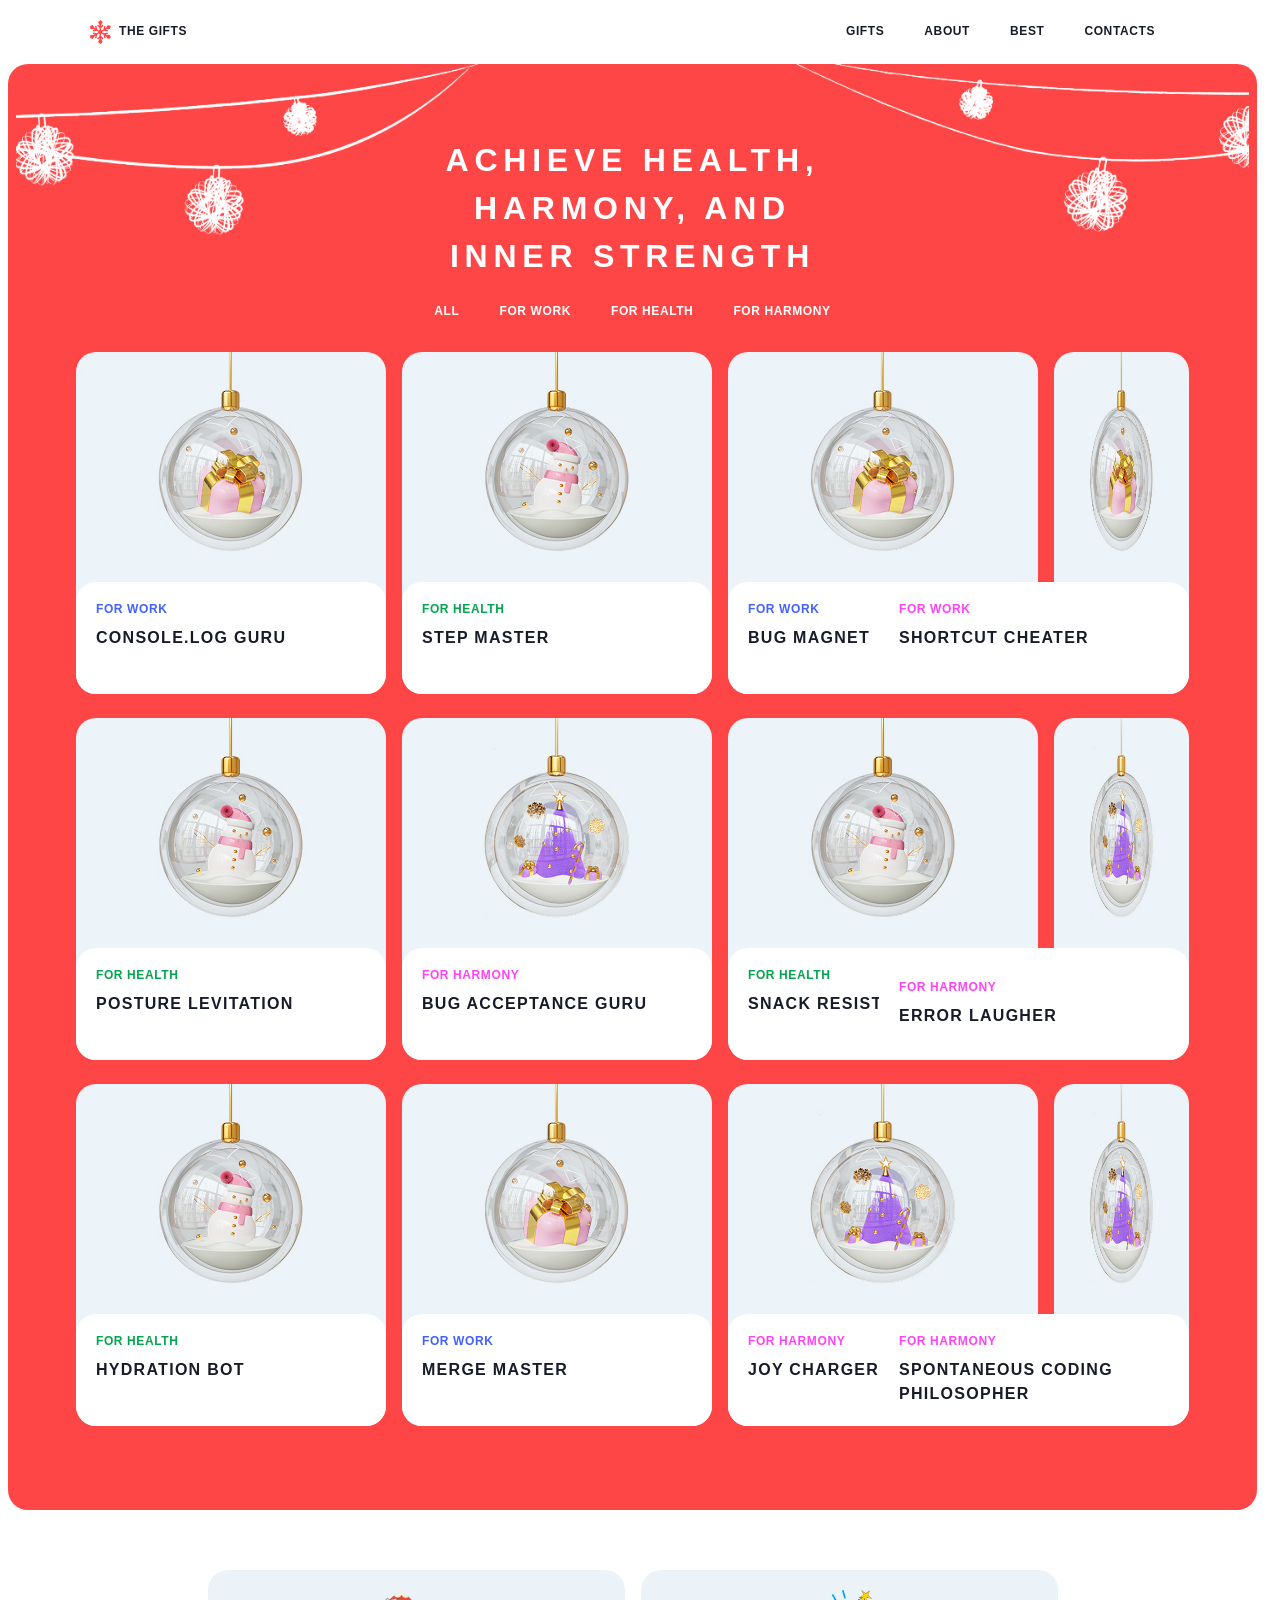
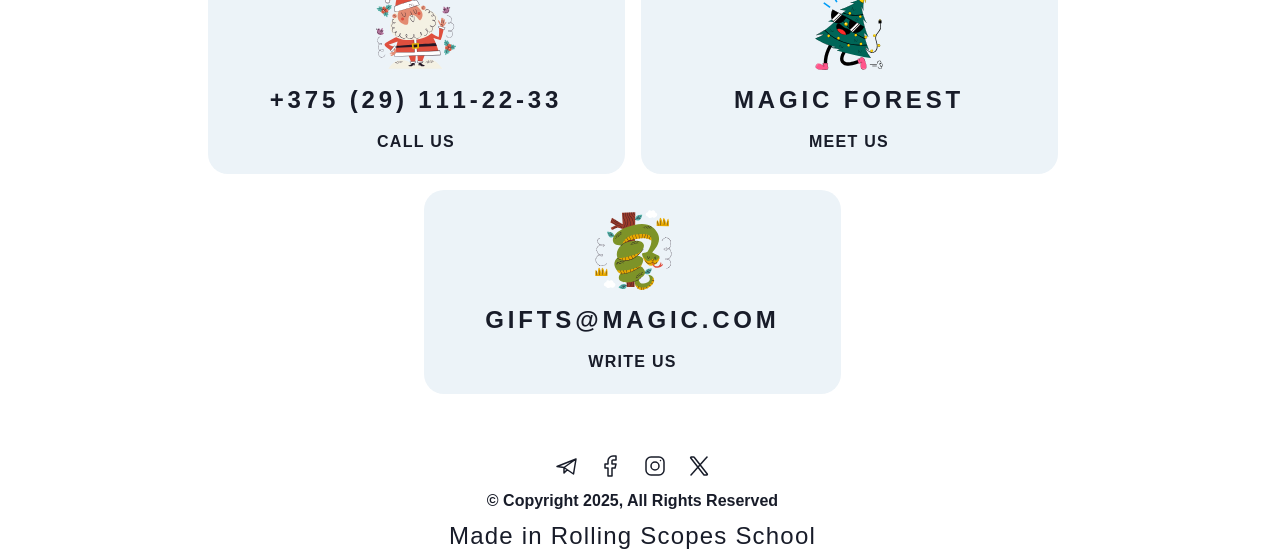
==== gifts/index.html @ 7b1575d9 "fix: remove old folder" ====
<!doctype html>
<html lang="en">
  <head>
    <meta charset="UTF-8" >
    <meta name="viewport" content="width=device-width, initial-scale=1.0" >
    <title>Christmas Shop</title>
    <link rel="stylesheet" href="../style.css" >
  </head>
  <body>
    <header class="header">
      <div class="container-logo">
        <a class="header-logo" href="../index.html">
          <img
            class="header-logo-image"
            src="../images/Vector.svg"
            alt="logo Christmas Shop"
            width="21"
            height="24"
            loading="lazy"
          >
        </a>
        <ul class="text-logo">
          <li class="text-logo-item">the gifts</li>
        </ul>
      </div>
      <nav class="header-menu">
        <ul class="header-menu-list">
          <li class="header-menu-item">
            <span class="header-menu-link active">gifts</span>
          </li>
          <li class="header-menu-item">
            <a class="header-menu-link" href="../index.html#about">about</a>
          </li>
          <li class="header-menu-item">
            <a class="header-menu-link" href="../index.html#best">best </a>
          </li>
          <li class="header-menu-item">
            <a class="header-menu-link" href="#contacts">contacts</a>
          </li>
        </ul>
      </nav>
    </header>
    <main class="main container">
      <section class="main-content">
        <img
          class="main-content-image"
          src="../images/bg-garland.png"
          alt="Christmas ball"
          width="1440"
          height="200"
          loading="lazy"
        >

        <div class="main-content-text title-text-end">
          <h1 class="main-content-title titl-text">
            <span>Achieve health,</span>
            <span>harmony, and</span>
            <span>inner strength</span>
          </h1>

          <nav class="header-menu">
            <ul class="header-menu-list gifts-list">
              <li class="header-menu-item">
                <a
                  class="header-menu-link gifts-menu"
                  href="../gifts/index.html"
                  >All</a
                >
              </li>
              <li class="header-menu-item">
                <a class="header-menu-link gifts-menu" href="../index.html"
                  >for work</a
                >
              </li>
              <li class="header-menu-item">
                <a class="header-menu-link gifts-menu" href="../index.html"
                  >for health</a
                >
              </li>
              <li class="header-menu-item">
                <a class="header-menu-link gifts-menu" href="../index.html"
                  >for harmony</a
                >
              </li>
            </ul>
          </nav>
        </div>
      </section>

      <section class="duplicate" id="best">
        <h2 class="visibility-hidden">000</h2>
        <div class="container-image-card">
          <div class="container-section-card bloc">
            <div class="create-content-text"></div>
            <div class="image-card">
              <img
                class="image-card-section"
                src="../card/11.jpg"
                alt="gift"
                width="310"
                height="342"
              >
              <div class="image-card-text">
                <div class="card-text-position">
                  <p class="image-card-description color-card1 card-end1">
                    For work
                  </p>
                  <a class="image-card-title" href="#">Console.log Guru</a>
                </div>
              </div>
              <div class="image-card">
                <img
                  class="image-card-section"
                  src="../card/22.jpg"
                  alt="gift"
                  width="310"
                  height="342"
                >
                <div class="image-card-text">
                  <div class="card-text-position">
                    <p class="image-card-description color-card2 card-end2">
                      For health
                    </p>
                    <a class="image-card-title" href="#">Step Master </a>
                  </div>
                </div>
                <div class="image-card">
                  <img
                    class="image-card-section"
                    src="../card/11.jpg"
                    alt="gift"
                    width="310"
                    height="342"
                  >
                  <div class="image-card-text">
                    <div class="card-text-position">
                      <p class="image-card-description color-card3 card-end1">
                        For work
                      </p>
                      <a class="image-card-title" href="#">Bug Magnet</a>
                    </div>
                  </div>
                  <div class="image-card">
                    <img
                      class="image-card-section"
                      src="../card/11.jpg"
                      alt="gift"
                      width="310"
                      height="342"
                    >
                    <div class="image-card-text">
                      <div class="card-text-position position-card1">
                        <p class="image-card-description color-card4 card-end4">
                          For work
                        </p>
                        <a class="image-card-title" href="#">
                          Shortcut Cheater
                        </a>
                      </div>
                    </div>
                  </div>
                </div>
              </div>
            </div>
          </div>
        </div>
        <div class="container-image-card">
          <div class="container-section-card bloc">
            <div class="create-content-text"></div>
            <div class="image-card">
              <img
                class="image-card-section"
                src="../card/22.jpg"
                alt="gift"
                width="310"
                height="342"
              >
              <div class="image-card-text">
                <div class="card-text-position">
                  <p class="image-card-description color-card1 card-end2">
                    For health
                  </p>
                  <a class="image-card-title" href="#">Posture Levitation</a>
                </div>
              </div>
              <div class="image-card">
                <img
                  class="image-card-section"
                  src="../card/33.jpg"
                  alt="gift"
                  width="310"
                  height="342"
                >
                <div class="image-card-text">
                  <div class="card-text-position">
                    <p class="image-card-description color-card2 card-end4">
                      For harmony
                    </p>
                    <a class="image-card-title" href="#"
                      >Bug Acceptance Guru
                    </a>
                  </div>
                </div>
                <div class="image-card">
                  <img
                    class="image-card-section"
                    src="../card/22.jpg"
                    alt="gift"
                    width="310"
                    height="342"
                  >
                  <div class="image-card-text">
                    <div class="card-text-position">
                      <p class="image-card-description color-card3 card-end2">
                        For health
                      </p>
                      <a class="image-card-title" href="#">Snack Resister</a>
                    </div>
                  </div>
                  <div class="image-card">
                    <img
                      class="image-card-section"
                      src="../card/33.jpg"
                      alt="gift"
                      width="310"
                      height="342"
                    >
                    <div class="image-card-text">
                      <div class="card-text-position position-card">
                        <p class="image-card-description color-card4 card-end4">
                          For harmony
                        </p>
                        <a class="image-card-title" href="#">Error Laugher</a>
                      </div>
                    </div>
                  </div>
                </div>
              </div>
            </div>
          </div>
        </div>
        <div class="card-end">
          <div class="container-image-card">
            <div class="container-section-card bloc">
              <div class="create-content-text"></div>
              <div class="image-card">
                <img
                  class="image-card-section"
                  src="../card/22.jpg"
                  alt="gift"
                  width="310"
                  height="342"
                >
                <div class="image-card-text">
                  <div class="card-text-position">
                    <p class="image-card-description color-card1 card-end2">
                      For health
                    </p>
                    <a class="image-card-title" href="#">Hydration Bot</a>
                  </div>
                </div>
                <div class="image-card">
                  <img
                    class="image-card-section"
                    src="../card/11.jpg"
                    alt="gift"
                    width="310"
                    height="342"
                  >
                  <div class="image-card-text">
                    <div class="card-text-position">
                      <p class="image-card-description color-card2 card-end1">
                        For work
                      </p>
                      <a class="image-card-title" href="#">Merge Master</a>
                    </div>
                  </div>
                  <div class="image-card">
                    <img
                      class="image-card-section"
                      src="../card/33.jpg"
                      alt="gift"
                      width="310"
                      height="342"
                    >
                    <div class="image-card-text">
                      <div class="card-text-position">
                        <p class="image-card-description color-card3 card-end4">
                          For harmony
                        </p>
                        <a class="image-card-title" href="#">Joy Charger</a>
                      </div>
                    </div>
                    <div class="image-card">
                      <img
                        class="image-card-section"
                        src="../card/33.jpg"
                        alt="gift"
                        width="310"
                        height="342"
                      >
                      <div class="image-card-text">
                        <div class="card-text-position position-card card-end4">
                          <p class="image-card-description color-card4">
                            For harmony
                          </p>
                          <a class="image-card-title" href="#"
                            >Spontaneous Coding <br >Philosopher</a
                          >
                        </div>
                      </div>
                    </div>
                  </div>
                </div>
              </div>
            </div>
          </div>
        </div>
      </section>
    </main>

    <footer class="footer" id="contacts">
      <div class="container-footer">
        <div class="footer-container-image">
          <img
            class="footer-image"
            src="../images/santa-claus.svg"
            alt="santa-claus"
            loading="lazy"
            width="80"
            height="80"
          >
          <a class="footer-a" href="tel:+375291112233">+375 (29) 111-22-33</a>
          <p class="footer-text">Call Us</p>
        </div>
        <div class="footer-container-image">
          <img
            class="footer-image"
            src="../images/christmas-tree.svg"
            alt="santa-claus"
            loading="lazy"
            width="80"
            height="80"
          >
          <a class="footer-a" href="/">Magic forest</a>
          <p class="footer-text">meet us</p>
        </div>
        <div class="footer-container-image">
          <img
            class="footer-image"
            src="../images/snake.svg"
            alt="santa-claus"
            loading="lazy"
            width="80"
            height="80"
          >
          <a class="footer-a" href="mailto:gifts@magic.com">gifts@magic.com</a>
          <p class="footer-text">write us</p>
        </div>
      </div>
      <div class="footer-end">
        <div class="end-icon">
          <div class="container-icon">
            <a class="footer-icon" href="/">
              <img
                class="footer-icon"
                src="../images/telegram.svg"
                alt="telegram"
                width="24"
                height="24"
                loading="lazy"
              >
            </a>
            <a class="footer-icon" href="/">
              <img
                class="footer-icon"
                src="../images/facebook.svg"
                alt="facebook"
                width="24"
                height="24"
                loading="lazy"
              >
            </a>
            <a class="footer-icon" href="/">
              <img
                class="footer-icon"
                src="../images/instagram.svg"
                alt="instagram"
                width="24"
                height="24"
                loading="lazy"
              >
            </a>
            <a class="footer-icon" href="/">
              <img
                class="footer-icon"
                src="../images/X.svg"
                alt="X"
                width="24"
                height="24"
                loading="lazy"
              >
            </a>
          </div>
          <h2 class="footer-text-p">© Copyright 2025, All Rights Reserved</h2>
          <a class="text-decoration" href="https://rs.school/" target="_blank">
            Made in Rolling Scopes School
          </a>
        </div>
      </div>
    </footer>
  </body>
</html>
---- style.css ----
@font-face {
  font-family: "Allura";
  src: url("./fonts/Allura-Regular.woff2") format("woff2");
  font-weight: 400;
  font-style: normal;
  font-display: swap;
}

@font-face {
  font-family: "Montserrat";
  src: url("./fonts/Montserrat-Regular.woff2") format("woff2");
  font-weight: 400;
  font-style: normal;
  font-display: swap;
}

@font-face {
  font-family: "Montserrat";
  src: url("./fonts/Montserrat-SemiBold.woff2") format("woff2");
  font-weight: 600;
  font-style: normal;
  font-display: swap;
}
*,
::before,
::after {
  box-sizing: border-box;
}

:where(ul, ol):where([class]) {
  padding-left: 0;
}
body,
:where(blockquote, figure, fieldset):where([class]) {
  margin: 0;
}

:where(h1, h2, h3, h4, h5, h6, p, ul, ol, dl):where([class]) {
  margin-block: 0;
}

:where(dd[class]) {
  margin-left: 0;
}

:where(fieldset[class]) {
  padding: 0;
  border: none;
}

:where(ul[class]) {
  list-style: none;
}

:where(address[class]) {
  font-style: normal;
}

p {
  --paragraphMarginBottom: 24px;

  margin-block: 0;
}

p:where(:not([class]):not(:last-child)) {
  margin-bottom: var(--paragraphMarginBottom);
}

img,
video {
  display: block;
  max-width: 100%;
  height: auto;
}

input,
textarea,
select,
button {
  font: inherit;
}

html {
  height: 100%;
  scrollbar-gutter: stable;
  scroll-behavior: smooth;
}

body {
  min-height: 100%;
  max-width: var(--container-width);
  padding-inline: var(--container-padding-x);
  margin-inline: auto;
  font-family: var(--font-family-base);
  background-color: var(--color-light);
  font-size: 16px;
  line-height: 1.45;
  color: var(--color-dark-alternate);
}
a:where([class]) {
  display: inline-flex;
}

button,
label {
  cursor: pointer;
}

button {
  -webkit-tap-highlight-color: transparent;
}

:where([fill]:not([fill="none"], [fill^="url"])) {
  fill: currentColor;
}

:where([stroke]:not([stroke="none"], [stroke^="url"])) {
  stroke: currentColor;
}

svg * {
  transition-property: fill, stroke;
}

:where(table) {
  border-collapse: collapse;
  border-color: currentColor;
}

@media (prefers-reduced-motion: reduce) {
  *,
  ::before,
  ::after {
    animation-duration: 0.01ms !important;
    animation-iteration-count: 1 !important;
    transition-duration: 0.01ms !important;
    scroll-behavior: auto !important;
  }
}
.visibility-hidden {
  display: none;
}
:root {
  --color-dark: #000000;
  --color-dark-alternate: #181c29;
  --color-red: #ff4646;
  --color-light: #ffffff;

  --border-radius: 20px;
  --border-radius-button: 12px;

  --font-family-base: "Montserrat", sans-serif;
  --font-family-accent: "Allura", sans-serif;

  --input-height: 56px;

  --container-width: 1440px;
  --container-padding-x: 8px;
  --container-width-section: 1276px;

  --transition-duration: 0.2s;

  --hover-menu: #ff46461a;
  --hover-menu-text: #ff4646;

  --font-weight-title: 600;
  --font-size-little: 12px;
  --font-size-average: 16px;
  --font-size-medium: 24px;
  --padding-bottom: 60px;

  --color-card-blue: #4361ff;
  --color-card-green: #06a44f;
  --color-card-pink: #ff43f7;
}

.container {
  max-width: var(--container-width);
  padding-inline: var(--container-padding-x);
  margin-inline: auto;
  border-radius: var(--border-radius);
  background-color: var(--color-red);
}
h1,
h2,
h3,
h4,
h5 {
  font-weight: var(--font-weight-title);
  text-transform: uppercase;
}
.header {
  display: flex;
  align-items: center;
  justify-content: space-between;
  column-gap: 20px;
  background-color: var(--color-light);
  padding-inline: 82px;
  height: 64px;
}
.header-logo {
  display: flex;
  align-items: center;
  column-gap: 8px;
  color: var(--color-dark-alternate);
}
.container-logo {
  display: flex;
  column-gap: 8px;
}

a {
  text-decoration: none;
}

.header-menu-link {
  padding-block: 12px;
  padding-inline: 20px;
  transition: var(--transition-duration);
  color: var(--color-dark-alternate);
}
.header-menu-link:hover {
  background-color: var(--hover-menu);
  border-radius: var(--border-radius-button);
  color: var(--hover-menu-text);
}

.container-logo,
.header-menu-list {
  display: inline-flex;
  align-items: center;
  height: 40px;
  color: var(--color-dark-alternate);
  text-decoration: none;
  text-transform: uppercase;
  font-size: 12px;
  font-family: var(--font-family-base);
  font-weight: var(--font-weight-title);
  letter-spacing: 0.05em;
  line-height: 1.3;
}

.img {
  background-image: url("./images/snow.png");
  background-repeat: no-repeat;
  background-size: var(--container-width);
  background-position: center;
}

.main-content {
  display: grid;
  position: relative;
}
.main-content-image,
.main-content-text {
  grid-area: 1 / 1;
}
.main-content-image {
  width: 100%;
  height: auto;
  display: block;
  border-radius: var(--border-radius);
}
.main-content-text {
  display: flex;
  flex-direction: column;
  align-items: center;
  justify-content: center;
  text-align: center;
  width: min(100% - 32px, 500px);
  margin: auto;
  padding-top: 30px;
}
.main-content-description {
  font-family: var(--font-family-accent);
  font-size: var(--font-size-medium);
  line-height: 1;
  color: var(--color-light);
  margin-top: 60px;
  margin-bottom: 12px;
}

.main-content-title {
  margin: 0;
  margin-block: 12px;
  font-family: var(--font-family-base);
  font-weight: var(--font-weight-title);
  font-size: clamp(24px, 4vw, 32px);
  line-height: 1.5;
  letter-spacing: 0.18em;
  text-transform: uppercase;
  color: var(--color-light);
}
.main-content-title span {
  display: block;
  white-space: nowrap;
}

.button {
  background-color: var(--color-dark-alternate);
  border-radius: var(--border-radius);
  height: var(--input-height);
  padding-block: 20px;
  padding-inline: 38px;

  margin-top: 12px;
  text-transform: uppercase;
  font-size: var(--font-size-little);
  font-weight: var(--font-weight-title);
  color: var(--color-light);
  font-family: var(--font-family-base);
  transition: var(--transition-duration);
}

.button:hover {
  background-color: var(--color-light);
  color: var(--color-dark-alternate);
}
.text {
  margin-top: 0;
  margin-bottom: 60px;
}
.container-section {
  display: flex;
  justify-content: space-between;
  align-items: center;
  max-width: var(--container-width-section);
  margin: 0 auto;
  background-color: var(--color-light);
  border-radius: 20px;
  overflow: hidden;
  padding-right: 0;
  margin-inline: 82px;
}
.main-content-image-santa {
  max-height: 648px;
  min-width: 638px;
}
.main-content-section {
  padding-inline: 60px;
}
.container-section-image img {
  max-width: 638px;
  overflow: hidden;
  width: 100%;
  height: auto;
  border-radius: var(--border-radius);
}

.card-text1 {
  font-family: var(--font-family-base);
  color: var(--color-dark-alternate);
  font-weight: var(--font-weight-title);
  font-size: var(--font-size-medium);
  line-height: 1.4;
  letter-spacing: 0.16em;
  padding-block: 20px;
  margin: 0;
}
.main-content-styledtxt {
  font-family: var(--font-family-accent);
  -webkit-text-stroke: 0.4px var(--color-dark);
  text-shadow: 0 3px 3px #000;
  color: var(--color-red);
  font-size: var(--font-size-medium);
  font-weight: 400;
}
.main-content-paragraph {
  font-family: var(--font-family-base);
  color: var(--color-dark-alternate);
  font-size: var(--font-size-average);
  line-height: 1.5;
}
.container-section-create {
  max-width: var(--container-width);
  min-height: 488px;
  padding-left: 82px;
  margin-inline: auto;
  margin-top: 60px;
}
.create-content-text-section {
  position: relative;
  right: 3%;
}
.create-content-text {
  display: flex;
  flex-direction: column;
  justify-content: center;
  align-items: center;
  text-align: center;
  margin: auto;
}
.family-icon {
  display: flex;
  align-items: center;
  column-gap: 24px;
}
.slider {
  overflow: hidden;
  scroll-behavior: smooth;
  scrollbar-width: none;
  width: 100%;
}

.slider-dots {
  position: relative;
  right: 82px;
  display: flex;
  justify-content: end;
  align-items: end;
  gap: 12px;
  padding-top: 20px;
  padding-bottom: var(--padding-bottom);
}
.slider-btn {
  width: 56px;
  height: 56px;
  border-radius: var(--border-radius);
  border: 1px solid var(--color-light);
  background: transparent;
  color: var(--color-light);
  cursor: pointer;
  flex-shrink: 0;
}
.next::before {
  content: "";
  position: absolute;

  right: 20px;
  width: 16px;
  height: 2px;
  background: var(--color-light);
  transform: translateY(-50%);
  transition: var(--transition-duration);
}
.next::after {
  content: "";
  position: absolute;
  right: 20px;
  width: 12.5px;
  height: 12px;
  border-top: 2px solid var(--color-light);
  border-right: 2px solid var(--color-light);
  transform: translateY(-50%) rotate(45deg);
  transition: var(--transition-duration);
}
.next:hover {
  background-color: var(--color-light);
}

.next:hover::before {
  background-color: var(--color-red);
}
.next:hover::after {
  border-color: var(--color-red);
}
.prev {
  position: relative;
}
.prev::before {
  content: "";
  position: absolute;
  top: 50%;
  right: 20px;
  width: 16px;
  height: 2px;
  background: var(--color-light);
  transform: translateY(-50%);
  transition: var(--transition-duration);
}
.prev::after {
  content: "";
  position: absolute;
  left: 19px;
  width: 12.5px;
  height: 12px;
  border-top: 2px solid var(--color-light);
  border-right: 2px solid var(--color-light);
  transform: translateY(-50%) rotate(-140deg);
  transition: var(--transition-duration);
}
.prev:hover::before {
  background-color: var(--color-red);
}
.prev:hover::after {
  border-color: var(--color-red);
}
.prev:hover {
  background-color: var(--color-light);
}
.family-text {
  font-size: clamp(40px, 8vw, 80px);
  color: var(--color-light);
  font-weight: var(--font-weight-title);
  height: 98px;
}
.family-image {
  scroll-snap-align: start;
  border-radius: var(--border-radius);
}
.main-content-card {
  color: var(--color-light);
  font-family: var(--font-family-accent);
  font-size: var(--font-size-medium);
  line-height: 100%;
  padding-top: 60px;
}
.card-text {
  color: var(--color-light);
  padding-top: 12px;
  letter-spacing: 0.16em;
  line-height: 1.52;
  font-size: var(--font-size-medium);
}

.container-section-card {
  overflow: hidden;
  padding-inline: 60px;
  padding-bottom: var(--padding-bottom);
}
.container-image-card {
  padding-bottom: 12px;
}

.card-text-position {
  position: absolute;
  display: flex;
  flex-wrap: nowrap;
  flex-direction: column;
  justify-content: center;
  background-color: var(--color-light);
  width: 310px;
  height: 112px;
  top: 230px;
  right: 8px;
  border-radius: var(--border-radius);
}
.image-card {
  display: flex;
  flex-direction: row;

  column-gap: 8px;
  max-width: var(--container-width-section);
  width: 100%;
}
.image-card-text {
  position: relative;
}

.image-card-section {
  border-radius: var(--border-radius);
  flex-shrink: 0;
}
.image-card-title {
  font-family: var(--font-family-base);
  text-transform: uppercase;
  color: var(--color-dark-alternate);
  font-weight: var(--font-weight-title);
  padding-left: 20px;
  font-size: var(--font-size-average);
  line-height: 1.5;
  letter-spacing: 0.08em;
  padding-bottom: 44px;
}
.image-card-description {
  padding-left: 20px;
  font-family: var(--font-family-base);
  font-weight: 600;
  text-transform: uppercase;
  font-size: var(--font-size-little);
  padding-bottom: 8px;
  padding-top: 20px;
  line-height: 1.3;
  letter-spacing: 0.05em;
}
.position-card a {
  padding-bottom: 20px;
}
.color-card1 {
  color: var(--color-card-blue);
}
.color-card2 {
  color: var(--color-card-green);
}
.color-card3 {
  color: var(--color-card-blue);
}
.color-card4 {
  color: var(--color-card-pink);
}

.button-time {
  margin-block: 12px;
  margin-top: 0;
}
.timer {
  position: relative;
  z-index: 5;
  display: flex;
  justify-content: center;
  align-items: center;
  width: 344px;
  height: 72px;
  background: #ffffff60;
  border-radius: 20px;
}

.timer-cell {
  width: 80px;
  text-align: center;
  position: relative;
}

.timer-cell:not(:last-child)::after {
  content: "";
  position: absolute;
  right: 0;
  top: 50%;
  transform: translateY(-50%);
  width: 1px;
  height: 20px;
  background: rgba(236, 222, 222, 0.4);
}

.version-of {
  font-family: var(--font-family-base);
  font-size: var(--font-size-medium);
  font-weight: var(--font-weight-title);
  color: var(--color-light);
  line-height: 1.5;
  letter-spacing: 0.16em;
}
.version-button {
  margin-block: 20px;
}
.timer-cell-text {
  font-family: var(--font-family-base);
  font-size: var(--font-size-little);
  font-weight: 400;
  letter-spacing: 0.05em;
  line-height: 1.3;
  text-transform: uppercase;
  color: var(--color-light);
}
.text-time {
  margin-top: 0;
}
.img5 {
  position: relative;
  padding-bottom: 0;
}

.img5::after {
  content: "";
  position: absolute;
  left: 0;
  right: 0;
  bottom: 0;
  height: 700px;
  background: url("./images/snow3.png") center / 100% auto no-repeat;
  pointer-events: none;
}
.main-time {
  width: 426px;
  height: 428px;
}
.footer {
  min-height: 496px;
}
.container-footer {
  display: flex;
  justify-content: center;
  flex-wrap: wrap;
  column-gap: 12px;
  gap: 16px;
  padding-top: 60px;
  padding-bottom: var(--padding-bottom);
}
.footer-container-image {
  display: flex;
  flex-direction: column;
  justify-content: center;
  align-items: center;
  min-width: 417px;
  min-height: 204px;
  background-color: #ecf3f8;
  border-radius: var(--border-radius);
}
.footer-a {
  font-family: var(--font-family-base);
  font-size: var(--font-size-medium);
  line-height: 1.5;
  letter-spacing: 0.16em;
  color: var(--color-dark-alternate);
  font-weight: var(--font-weight-title);
  text-transform: uppercase;
  padding-block: 12px;
}
.footer-text {
  font-family: var(--font-family-base);
  font-size: var(--font-size-average);
  line-height: 1.5;
  letter-spacing: 0.08em;
  font-weight: var(--font-weight-title);
  text-transform: uppercase;
  padding: 0;
}
.footer-end {
  display: flex;
  justify-content: center;
  align-items: center;
  text-align: center;
}
.container-icon {
  display: flex;
  justify-content: center;
  column-gap: 20px;
}
.footer-text-p {
  margin: 0;
  padding: 12px 0;
  font-family: var(--font-family-base);
  color: var(--color-dark-alternate);
  font-size: var(--font-size-average);
  font-weight: var(--font-weight-title);
  line-height: 1.4;
  text-transform: none;
}
.text-decoration {
  font-family: var(--font-family-accent);
  color: var(--color-dark-alternate);
  font-size: var(--font-size-medium);
  line-height: 1;
  letter-spacing: 0.05em;
}

.gifts-list {
  margin-bottom: 20px;
}
.gifts-menu {
  color: var(--color-light);
  padding-block: 12px;
  padding-inline: 20px;
}
.container-gifts {
  padding-top: 60px;
}

.gifts-menu:hover {
  background-color: #ffffff20;
  border-radius: var(--border-radius-button);
  color: var(--color-light);
}
.gifts-menu {
  font-size: var(--font-size-little);
  line-height: 1.3;
  letter-spacing: 0.05em;
}
.card-end {
  padding-bottom: var(--padding-bottom);
}
.bloc {
  padding-bottom: 12px;
}
.title-text-end {
  padding: 0;
  margin-top: 60px;
}
.card-end1 {
  color: var(--color-card-blue);
}
.card-end2 {
  color: var(--color-card-green);
}
.card-end4 {
  color: var(--color-card-pink);
}
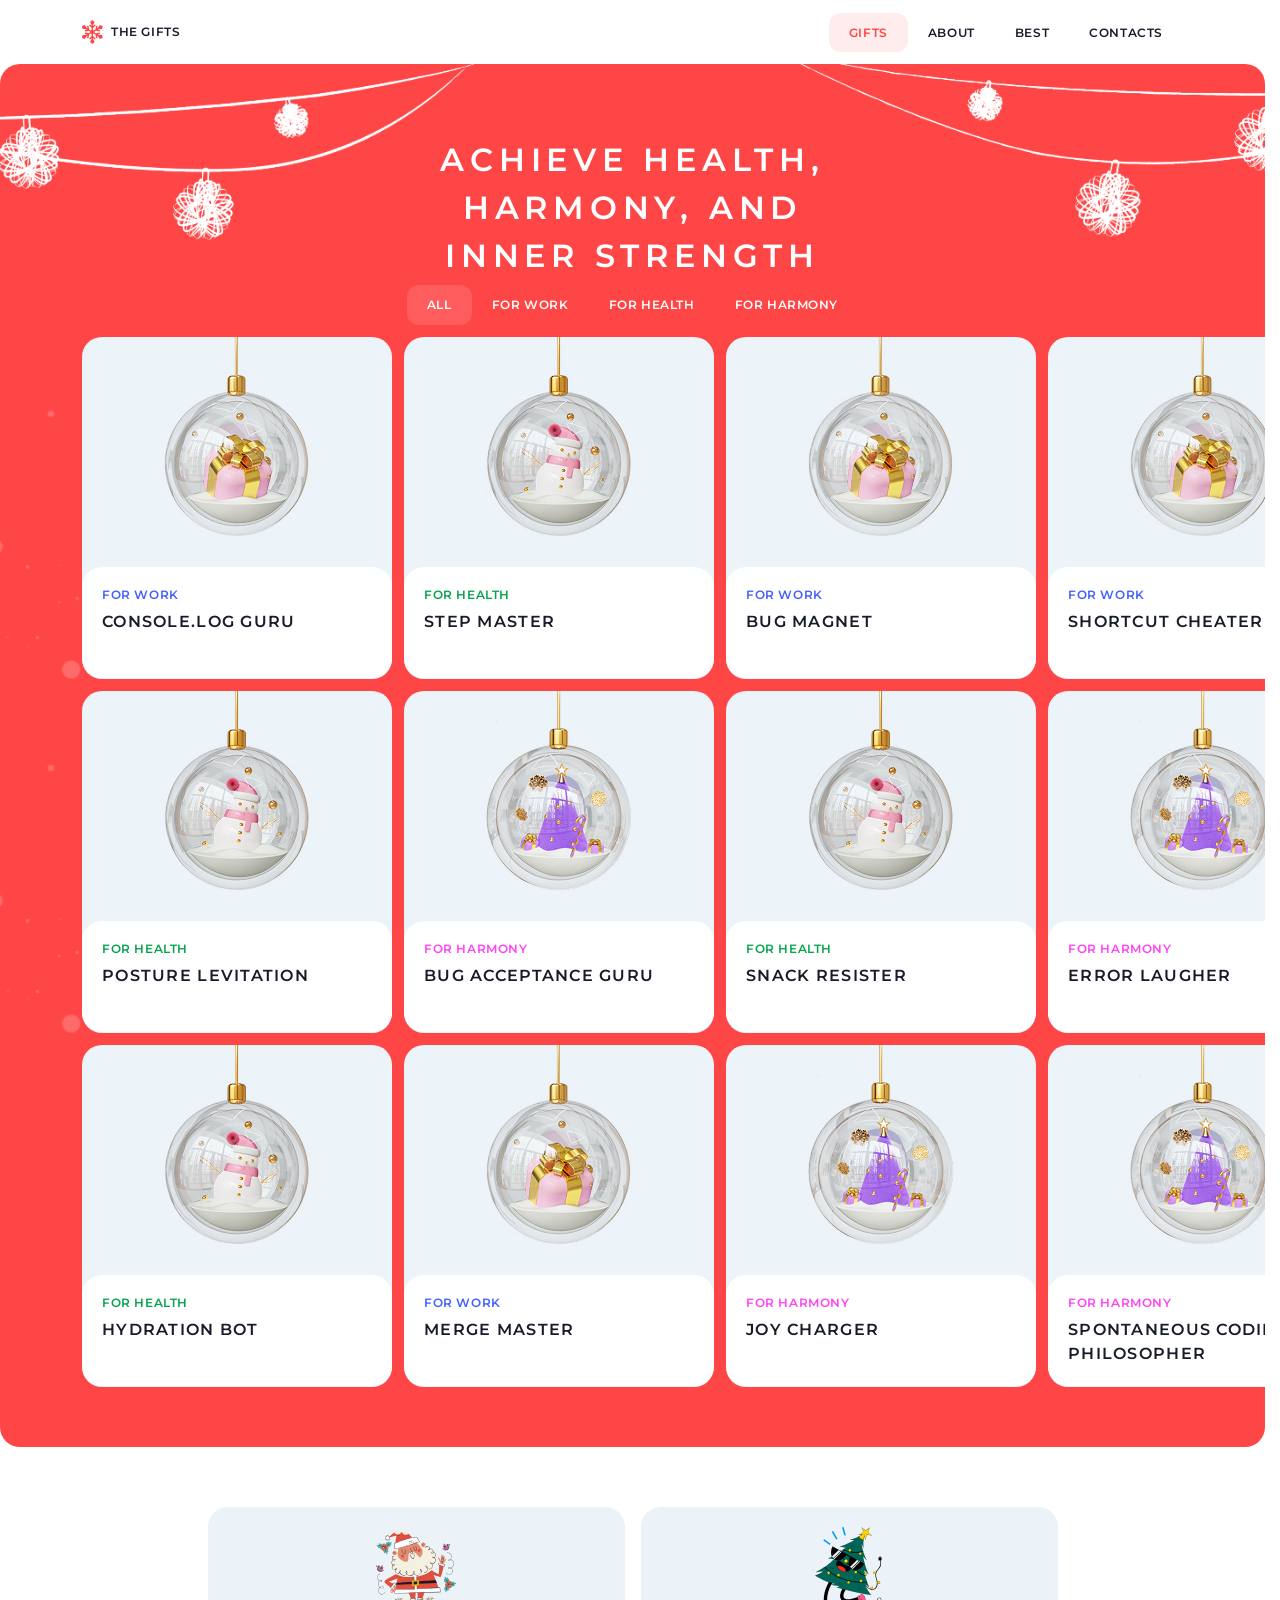
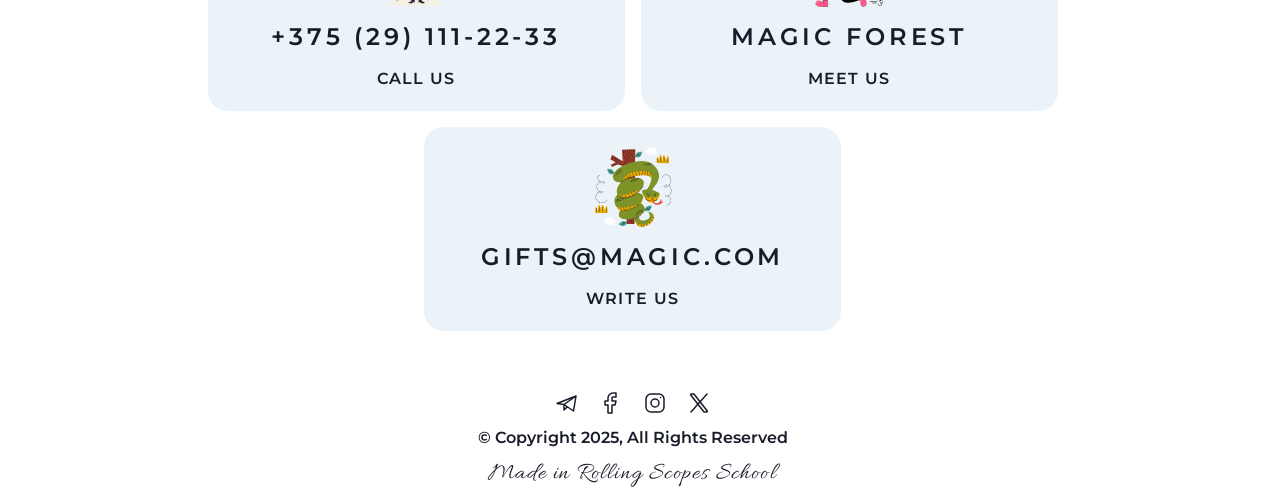
==== commit 231120ef: "feat: christmas-shop part2" ====
--- a/gifts/index.html
+++ b/gifts/index.html
@@ -1,10 +1,11 @@
 <!doctype html>
 <html lang="en">
   <head>
-    <meta charset="UTF-8" >
-    <meta name="viewport" content="width=device-width, initial-scale=1.0" >
+    <meta charset="UTF-8" />
+    <meta name="viewport" content="width=device-width, initial-scale=1.0" />
     <title>Christmas Shop</title>
-    <link rel="stylesheet" href="../style.css" >
+    <link rel="stylesheet" href="../style.css" />
+    <link rel="icon" href="../images/Vector.svg">
   </head>
   <body>
     <header class="header">
@@ -17,11 +18,17 @@
             width="21"
             height="24"
             loading="lazy"
-          >
+          />
         </a>
+        
         <ul class="text-logo">
           <li class="text-logo-item">the gifts</li>
         </ul>
+      </div>
+            <button class="burger-button" type="button" aria-label="Open menu">
+    <span></span>
+    <span></span>
+  </button>
       </div>
       <nav class="header-menu">
         <ul class="header-menu-list">
@@ -43,13 +50,13 @@
     <main class="main container">
       <section class="main-content">
         <img
-          class="main-content-image"
+          class="main-content-image bloc"
           src="../images/bg-garland.png"
           alt="Christmas ball"
           width="1440"
           height="200"
           loading="lazy"
-        >
+        />
 
         <div class="main-content-text title-text-end">
           <h1 class="main-content-title titl-text">
@@ -58,11 +65,11 @@
             <span>inner strength</span>
           </h1>
 
-          <nav class="header-menu">
+          <nav class="header-menu-end ">
             <ul class="header-menu-list gifts-list">
               <li class="header-menu-item">
                 <a
-                  class="header-menu-link gifts-menu"
+                  class="header-menu-link gifts-menu gifts1"
                   href="../gifts/index.html"
                   >All</a
                 >
@@ -88,235 +95,226 @@
       </section>
 
       <section class="duplicate" id="best">
-        <h2 class="visibility-hidden">000</h2>
-        <div class="container-image-card">
-          <div class="container-section-card bloc">
-            <div class="create-content-text"></div>
-            <div class="image-card">
-              <img
-                class="image-card-section"
-                src="../card/11.jpg"
-                alt="gift"
-                width="310"
-                height="342"
-              >
-              <div class="image-card-text">
-                <div class="card-text-position">
-                  <p class="image-card-description color-card1 card-end1">
-                    For work
-                  </p>
-                  <a class="image-card-title" href="#">Console.log Guru</a>
-                </div>
-              </div>
-              <div class="image-card">
-                <img
-                  class="image-card-section"
-                  src="../card/22.jpg"
-                  alt="gift"
-                  width="310"
-                  height="342"
-                >
-                <div class="image-card-text">
-                  <div class="card-text-position">
-                    <p class="image-card-description color-card2 card-end2">
-                      For health
-                    </p>
-                    <a class="image-card-title" href="#">Step Master </a>
-                  </div>
-                </div>
-                <div class="image-card">
-                  <img
-                    class="image-card-section"
-                    src="../card/11.jpg"
-                    alt="gift"
-                    width="310"
-                    height="342"
-                  >
-                  <div class="image-card-text">
-                    <div class="card-text-position">
-                      <p class="image-card-description color-card3 card-end1">
-                        For work
-                      </p>
-                      <a class="image-card-title" href="#">Bug Magnet</a>
-                    </div>
-                  </div>
-                  <div class="image-card">
-                    <img
-                      class="image-card-section"
-                      src="../card/11.jpg"
-                      alt="gift"
-                      width="310"
-                      height="342"
-                    >
-                    <div class="image-card-text">
-                      <div class="card-text-position position-card1">
-                        <p class="image-card-description color-card4 card-end4">
-                          For work
-                        </p>
-                        <a class="image-card-title" href="#">
-                          Shortcut Cheater
-                        </a>
-                      </div>
-                    </div>
-                  </div>
-                </div>
-              </div>
-            </div>
-          </div>
-        </div>
-        <div class="container-image-card">
-          <div class="container-section-card bloc">
-            <div class="create-content-text"></div>
-            <div class="image-card">
-              <img
-                class="image-card-section"
-                src="../card/22.jpg"
-                alt="gift"
-                width="310"
-                height="342"
-              >
-              <div class="image-card-text">
-                <div class="card-text-position">
-                  <p class="image-card-description color-card1 card-end2">
-                    For health
-                  </p>
-                  <a class="image-card-title" href="#">Posture Levitation</a>
-                </div>
-              </div>
-              <div class="image-card">
-                <img
-                  class="image-card-section"
-                  src="../card/33.jpg"
-                  alt="gift"
-                  width="310"
-                  height="342"
-                >
-                <div class="image-card-text">
-                  <div class="card-text-position">
-                    <p class="image-card-description color-card2 card-end4">
-                      For harmony
-                    </p>
-                    <a class="image-card-title" href="#"
-                      >Bug Acceptance Guru
-                    </a>
-                  </div>
-                </div>
-                <div class="image-card">
-                  <img
-                    class="image-card-section"
-                    src="../card/22.jpg"
-                    alt="gift"
-                    width="310"
-                    height="342"
-                  >
-                  <div class="image-card-text">
-                    <div class="card-text-position">
-                      <p class="image-card-description color-card3 card-end2">
-                        For health
-                      </p>
-                      <a class="image-card-title" href="#">Snack Resister</a>
-                    </div>
-                  </div>
-                  <div class="image-card">
-                    <img
-                      class="image-card-section"
-                      src="../card/33.jpg"
-                      alt="gift"
-                      width="310"
-                      height="342"
-                    >
-                    <div class="image-card-text">
-                      <div class="card-text-position position-card">
-                        <p class="image-card-description color-card4 card-end4">
-                          For harmony
-                        </p>
-                        <a class="image-card-title" href="#">Error Laugher</a>
-                      </div>
-                    </div>
-                  </div>
-                </div>
-              </div>
-            </div>
-          </div>
-        </div>
-        <div class="card-end">
-          <div class="container-image-card">
-            <div class="container-section-card bloc">
-              <div class="create-content-text"></div>
-              <div class="image-card">
-                <img
-                  class="image-card-section"
-                  src="../card/22.jpg"
-                  alt="gift"
-                  width="310"
-                  height="342"
-                >
-                <div class="image-card-text">
-                  <div class="card-text-position">
-                    <p class="image-card-description color-card1 card-end2">
-                      For health
-                    </p>
-                    <a class="image-card-title" href="#">Hydration Bot</a>
-                  </div>
-                </div>
-                <div class="image-card">
-                  <img
-                    class="image-card-section"
-                    src="../card/11.jpg"
-                    alt="gift"
-                    width="310"
-                    height="342"
-                  >
-                  <div class="image-card-text">
-                    <div class="card-text-position">
-                      <p class="image-card-description color-card2 card-end1">
-                        For work
-                      </p>
-                      <a class="image-card-title" href="#">Merge Master</a>
-                    </div>
-                  </div>
-                  <div class="image-card">
-                    <img
-                      class="image-card-section"
-                      src="../card/33.jpg"
-                      alt="gift"
-                      width="310"
-                      height="342"
-                    >
-                    <div class="image-card-text">
-                      <div class="card-text-position">
-                        <p class="image-card-description color-card3 card-end4">
-                          For harmony
-                        </p>
-                        <a class="image-card-title" href="#">Joy Charger</a>
-                      </div>
-                    </div>
-                    <div class="image-card">
-                      <img
-                        class="image-card-section"
-                        src="../card/33.jpg"
-                        alt="gift"
-                        width="310"
-                        height="342"
-                      >
-                      <div class="image-card-text">
-                        <div class="card-text-position position-card card-end4">
-                          <p class="image-card-description color-card4">
-                            For harmony
-                          </p>
-                          <a class="image-card-title" href="#"
-                            >Spontaneous Coding <br >Philosopher</a
-                          >
-                        </div>
-                      </div>
-                    </div>
-                  </div>
-                </div>
-              </div>
-            </div>
-          </div>
-        </div>
-      </section>
+
+  <section class="section-card-end img" id="best">
+  <div class="container-image-card">
+    <div class="container-section-card">
+      
+
+      <div class="image-card-grid">
+        <div class="image-card">
+          <img
+            class="image-card-section"
+            src="../card/11.jpg"
+            alt="gift"
+            width="310"
+            height="342"
+          >
+          <div class="image-card-text">
+            <div class="card-text-position">
+              <p class="image-card-description color-card1">For work</p>
+              <a class="image-card-title" href="#">Console.log Guru</a>
+            </div>
+          </div>
+        </div>
+
+        <div class="image-card">
+          <img
+            class="image-card-section"
+            src="../card/22.jpg"
+            alt="gift"
+            width="310"
+            height="342"
+          >
+          <div class="image-card-text">
+            <div class="card-text-position">
+              <p class="image-card-description color-card2">For health</p>
+              <a class="image-card-title" href="#">Step Master</a>
+            </div>
+          </div>
+        </div>
+
+        <div class="image-card">
+          <img
+            class="image-card-section"
+            src="../card/11.jpg"
+            alt="gift"
+            width="310"
+            height="342"
+          >
+          <div class="image-card-text">
+            <div class="card-text-position">
+              <p class="image-card-description color-card1">For work</p>
+              <a class="image-card-title" href="#">Bug Magnet</a>
+            </div>
+          </div>
+        </div>
+
+        <div class="image-card">
+          <img
+            class="image-card-section"
+            src="../card/11.jpg"
+            alt="gift"
+            width="310"
+            height="342"
+          >
+          <div class="image-card-text">
+            <div class="card-text-position">
+              <p class="image-card-description color-card1">For work</p>
+              <a class="image-card-title  " href="#">Shortcut Cheater</a>
+            </div>
+          </div>
+        </div>
+      </div>
+    </div>
+  </div>
+ </section>
+  <section class="section-card-end img" id="best">
+  <div class="container-image-card">
+    <div class="container-section-card">
+      
+
+      <div class="image-card-grid">
+        <div class="image-card">
+          <img
+            class="image-card-section"
+            src="../card/22.jpg"
+            alt="gift"
+            width="310"
+            height="342"
+          >
+          <div class="image-card-text">
+            <div class="card-text-position">
+              <p class="image-card-description color-card2">For health</p>
+              <a class="image-card-title" href="#">Posture Levitation</a>
+            </div>
+          </div>
+        </div>
+
+        <div class="image-card">
+          <img
+            class="image-card-section"
+            src="../card/33.jpg"
+            alt="gift"
+            width="310"
+            height="342"
+          >
+          <div class="image-card-text">
+            <div class="card-text-position">
+              <p class="image-card-description color-card4">For harmony</p>
+              <a class="image-card-title" href="#">Bug Acceptance Guru</a>
+            </div>
+          </div>
+        </div>
+
+        <div class="image-card">
+          <img
+            class="image-card-section"
+            src="../card/22.jpg"
+            alt="gift"
+            width="310"
+            height="342"
+          >
+          <div class="image-card-text">
+            <div class="card-text-position">
+              <p class="image-card-description color-card2">For health</p>
+              <a class="image-card-title" href="#">Snack Resister</a>
+            </div>
+          </div>
+        </div>
+
+        <div class="image-card">
+          <img
+            class="image-card-section"
+            src="../card/33.jpg"
+            alt="gift"
+            width="310"
+            height="342"
+          >
+          <div class="image-card-text">
+            <div class="card-text-position">
+              <p class="image-card-description color-card4">For harmony</p>
+              <a class="image-card-title " href="#">Error Laugher </a>
+            </div>
+          </div>
+        </div>
+      </div>
+    </div>
+  </div>
+ </section>
+  <section class="section-card-end upgrade-containe " id="best">
+  <div class="container-image-card upgrade-section">
+    <div class="container-section-card ">
+      
+
+      <div class="image-card-grid">
+        <div class="image-card">
+          <img
+            class="image-card-section"
+            src="../card/22.jpg"
+            alt="gift"
+            width="310"
+            height="342"
+          >
+          <div class="image-card-text">
+            <div class="card-text-position">
+              <p class="image-card-description color-card2">For health</p>
+              <a class="image-card-title" href="#">Hydration Bot</a>
+            </div>
+          </div>
+        </div>
+
+        <div class="image-card">
+          <img
+            class="image-card-section"
+            src="../card/11.jpg"
+            alt="gift"
+            width="310"
+            height="342"
+          >
+          <div class="image-card-text">
+            <div class="card-text-position">
+              <p class="image-card-description color-card1">For work</p>
+              <a class="image-card-title" href="#">Merge Master</a>
+            </div>
+          </div>
+        </div>
+
+        <div class="image-card">
+          <img
+            class="image-card-section"
+            src="../card/33.jpg"
+            alt="gift"
+            width="310"
+            height="342"
+          >
+          <div class="image-card-text">
+            <div class="card-text-position">
+              <p class="image-card-description color-card4">For harmony</p>
+              <a class="image-card-title" href="#">Joy Charger</a>
+            </div>
+          </div>
+        </div>
+
+        <div class="image-card">
+          <img
+            class="image-card-section"
+            src="../card/33.jpg"
+            alt="gift"
+            width="310"
+            height="342"
+          >
+          <div class="image-card-text">
+            <div class="card-text-position ">
+              <p class="image-card-description color-card4">For harmony</p>
+              <a class="image-card-title upgrade-wrapper " href="#">Spontaneous Coding Philosopher</a>
+            </div>
+          </div>
+        </div>
+      </div>
+    </div>
+  </div>
+ </section>
     </main>
 
     <footer class="footer" id="contacts">
@@ -329,7 +327,7 @@
             loading="lazy"
             width="80"
             height="80"
-          >
+          />
           <a class="footer-a" href="tel:+375291112233">+375 (29) 111-22-33</a>
           <p class="footer-text">Call Us</p>
         </div>
@@ -341,9 +339,11 @@
             loading="lazy"
             width="80"
             height="80"
-          >
-          <a class="footer-a" href="/">Magic forest</a>
-          <p class="footer-text">meet us</p>
+          />
+          
+  <a class="footer-a" href="/">Magic forest</a>
+  <p class="footer-text">meet us</p>
+
         </div>
         <div class="footer-container-image">
           <img
@@ -353,7 +353,7 @@
             loading="lazy"
             width="80"
             height="80"
-          >
+          />
           <a class="footer-a" href="mailto:gifts@magic.com">gifts@magic.com</a>
           <p class="footer-text">write us</p>
         </div>
@@ -369,7 +369,7 @@
                 width="24"
                 height="24"
                 loading="lazy"
-              >
+              />
             </a>
             <a class="footer-icon" href="/">
               <img
@@ -379,7 +379,7 @@
                 width="24"
                 height="24"
                 loading="lazy"
-              >
+              />
             </a>
             <a class="footer-icon" href="/">
               <img
@@ -389,7 +389,7 @@
                 width="24"
                 height="24"
                 loading="lazy"
-              >
+              />
             </a>
             <a class="footer-icon" href="/">
               <img
@@ -399,7 +399,7 @@
                 width="24"
                 height="24"
                 loading="lazy"
-              >
+              />
             </a>
           </div>
           <h2 class="footer-text-p">© Copyright 2025, All Rights Reserved</h2>
--- a/style.css
+++ b/style.css
@@ -81,7 +81,6 @@
 }
 
 html {
-  height: 100%;
   scrollbar-gutter: stable;
   scroll-behavior: smooth;
 }
@@ -155,10 +154,10 @@
   --input-height: 56px;
 
   --container-width: 1440px;
-  --container-padding-x: 8px;
+
   --container-width-section: 1276px;
 
-  --transition-duration: 0.2s;
+  --transition-duration: 0.3s;
 
   --hover-menu: #ff46461a;
   --hover-menu-text: #ff4646;
@@ -176,7 +175,6 @@
 
 .container {
   max-width: var(--container-width);
-  padding-inline: var(--container-padding-x);
   margin-inline: auto;
   border-radius: var(--border-radius);
   background-color: var(--color-red);
@@ -224,12 +222,16 @@
   border-radius: var(--border-radius-button);
   color: var(--hover-menu-text);
 }
-
+.active {
+  background-color: var(--hover-menu);
+  border-radius: var(--border-radius-button);
+  color: var(--hover-menu-text);
+}
 .container-logo,
 .header-menu-list {
   display: inline-flex;
   align-items: center;
-  height: 40px;
+  height: 0;
   color: var(--color-dark-alternate);
   text-decoration: none;
   text-transform: uppercase;
@@ -239,7 +241,26 @@
   letter-spacing: 0.05em;
   line-height: 1.3;
 }
-
+.burger-button {
+  display: none;
+  width: 40px;
+  height: 40px;
+  border: none;
+  background: transparent;
+  padding: 0;
+  flex-direction: column;
+  justify-content: center;
+  align-items: center;
+  gap: 8px;
+}
+
+.burger-button span {
+  display: block;
+  width: 20px;
+  height: 1px;
+  background-color: var(--color-dark-alternate);
+  transition: var(--transition-duration);
+}
 .img {
   background-image: url("./images/snow.png");
   background-repeat: no-repeat;
@@ -256,11 +277,23 @@
   grid-area: 1 / 1;
 }
 .main-content-image {
-  width: 100%;
+  width: 1440px;
+  height: 524px;
+
+  display: block;
+  object-fit: cover;
+  border-radius: var(--border-radius);
+}
+.bloc {
   height: auto;
+}
+.santa img {
+  max-width: 100%;
+  height: 668px;
+  object-fit: cover;
   display: block;
-  border-radius: var(--border-radius);
-}
+}
+
 .main-content-text {
   display: flex;
   flex-direction: column;
@@ -269,7 +302,11 @@
   text-align: center;
   width: min(100% - 32px, 500px);
   margin: auto;
-  padding-top: 30px;
+}
+.wrapper-card {
+  display: block;
+  width: 100%;
+  white-space: nowrap;
 }
 .main-content-description {
   font-family: var(--font-family-accent);
@@ -285,17 +322,15 @@
   margin-block: 12px;
   font-family: var(--font-family-base);
   font-weight: var(--font-weight-title);
-  font-size: clamp(24px, 4vw, 32px);
+  font-size: 32px;
   line-height: 1.5;
   letter-spacing: 0.18em;
   text-transform: uppercase;
   color: var(--color-light);
 }
-.main-content-title span {
+.titl-text span {
   display: block;
-  white-space: nowrap;
-}
-
+}
 .button {
   background-color: var(--color-dark-alternate);
   border-radius: var(--border-radius);
@@ -303,7 +338,7 @@
   padding-block: 20px;
   padding-inline: 38px;
 
-  margin-top: 12px;
+  margin-block: 12px;
   text-transform: uppercase;
   font-size: var(--font-size-little);
   font-weight: var(--font-weight-title);
@@ -315,6 +350,7 @@
 .button:hover {
   background-color: var(--color-light);
   color: var(--color-dark-alternate);
+  transition: var(--transition-duration);
 }
 .text {
   margin-top: 0;
@@ -329,21 +365,21 @@
   background-color: var(--color-light);
   border-radius: 20px;
   overflow: hidden;
-  padding-right: 0;
-  margin-inline: 82px;
+
+  margin-top: 60px;
 }
 .main-content-image-santa {
   max-height: 648px;
-  min-width: 638px;
-}
-.main-content-section {
+  max-width: 638px;
+}
+.main-content-section-text {
   padding-inline: 60px;
 }
 .container-section-image img {
   max-width: 638px;
   overflow: hidden;
-  width: 100%;
   height: auto;
+
   border-radius: var(--border-radius);
 }
 
@@ -364,12 +400,14 @@
   color: var(--color-red);
   font-size: var(--font-size-medium);
   font-weight: 400;
+  padding-top: 60px;
 }
 .main-content-paragraph {
   font-family: var(--font-family-base);
   color: var(--color-dark-alternate);
   font-size: var(--font-size-average);
   line-height: 1.5;
+  padding-bottom: 60px;
 }
 .container-section-create {
   max-width: var(--container-width);
@@ -380,7 +418,6 @@
 }
 .create-content-text-section {
   position: relative;
-  right: 3%;
 }
 .create-content-text {
   display: flex;
@@ -446,6 +483,7 @@
 }
 .next:hover {
   background-color: var(--color-light);
+  transition: var(--transition-duration);
 }
 
 .next:hover::before {
@@ -481,15 +519,18 @@
 }
 .prev:hover::before {
   background-color: var(--color-red);
+  transition: var(--transition-duration);
 }
 .prev:hover::after {
   border-color: var(--color-red);
+  transition: var(--transition-duration);
 }
 .prev:hover {
   background-color: var(--color-light);
+  transition: var(--transition-duration);
 }
 .family-text {
-  font-size: clamp(40px, 8vw, 80px);
+  font-size: 80px;
   color: var(--color-light);
   font-weight: var(--font-weight-title);
   height: 98px;
@@ -515,64 +556,77 @@
 
 .container-section-card {
   overflow: hidden;
-  padding-inline: 60px;
-  padding-bottom: var(--padding-bottom);
-}
-.container-image-card {
-  padding-bottom: 12px;
+  padding-inline: 82px;
+  margin-bottom: 0;
+  object-fit: cover;
+}
+
+.upgrade-section {
+  padding-bottom: 60px;
+}
+
+.image-card {
+  position: relative;
+  width: 310px;
+  height: 342px;
+}
+.image-card-grid {
+  display: grid;
+  grid-template-columns: repeat(4, 1fr);
+  gap: 12px;
+  max-width: var(--container-width-section);
+  width: 310px;
+}
+.image-card-section {
+  border-radius: var(--border-radius);
 }
 
 .card-text-position {
   position: absolute;
   display: flex;
-  flex-wrap: nowrap;
+  padding-left: 20px;
   flex-direction: column;
-  justify-content: center;
+  align-items: start;
+  width: 310px;
+
+  top: 230px;
   background-color: var(--color-light);
-  width: 310px;
-  height: 112px;
-  top: 230px;
-  right: 8px;
   border-radius: var(--border-radius);
 }
-.image-card {
-  display: flex;
-  flex-direction: row;
-
-  column-gap: 8px;
-  max-width: var(--container-width-section);
-  width: 100%;
-}
 .image-card-text {
-  position: relative;
-}
-
-.image-card-section {
-  border-radius: var(--border-radius);
-  flex-shrink: 0;
-}
-.image-card-title {
-  font-family: var(--font-family-base);
-  text-transform: uppercase;
-  color: var(--color-dark-alternate);
-  font-weight: var(--font-weight-title);
-  padding-left: 20px;
-  font-size: var(--font-size-average);
+  font-weight: 600;
+  font-family: var(--font-family-base);
+  font-size: 16px;
   line-height: 1.5;
   letter-spacing: 0.08em;
-  padding-bottom: 44px;
-}
+  text-transform: uppercase;
+  color: var(--color-dark-alternate);
+}
+.section-card-end {
+  margin-top: 12px;
+}
+
 .image-card-description {
-  padding-left: 20px;
-  font-family: var(--font-family-base);
-  font-weight: 600;
-  text-transform: uppercase;
-  font-size: var(--font-size-little);
-  padding-bottom: 8px;
-  padding-top: 20px;
+  font-size: 12px;
   line-height: 1.3;
   letter-spacing: 0.05em;
-}
+  font-weight: 600;
+  font-family: var(--font-family-base);
+  margin-bottom: 8px;
+  margin-top: 20px;
+}
+.image-card-title {
+  margin-bottom: 44px;
+  color: var(--color-dark-alternate);
+}
+.image-card-title:hover {
+  color: var(--color-red);
+  transition: var(--transition-duration);
+}
+.upgrade-wrapper {
+  margin-bottom: 20px;
+}
+
 .position-card a {
   padding-bottom: 20px;
 }
@@ -589,10 +643,6 @@
   color: var(--color-card-pink);
 }
 
-.button-time {
-  margin-block: 12px;
-  margin-top: 0;
-}
 .timer {
   position: relative;
   z-index: 5;
@@ -661,7 +711,6 @@
   pointer-events: none;
 }
 .main-time {
-  width: 426px;
   height: 428px;
 }
 .footer {
@@ -681,7 +730,7 @@
   flex-direction: column;
   justify-content: center;
   align-items: center;
-  min-width: 417px;
+  width: 417px;
   min-height: 204px;
   background-color: #ecf3f8;
   border-radius: var(--border-radius);
@@ -695,6 +744,14 @@
   font-weight: var(--font-weight-title);
   text-transform: uppercase;
   padding-block: 12px;
+}
+
+.footer-a:hover,
+.footer-a:hover + .footer-text,
+.footer-text:hover,
+.footer-text:hover + .footer-a {
+  color: var(--color-red);
+  transition: var(--transition-duration);
 }
 .footer-text {
   font-family: var(--font-family-base);
@@ -716,6 +773,13 @@
   justify-content: center;
   column-gap: 20px;
 }
+
+.footer-icon:hover img {
+  filter: brightness(0) saturate(100%) invert(22%) sepia(91%) saturate(3277%)
+    hue-rotate(344deg) brightness(98%) contrast(96%);
+  transition: var(--transition-duration);
+}
+
 .footer-text-p {
   margin: 0;
   padding: 12px 0;
@@ -726,6 +790,14 @@
   line-height: 1.4;
   text-transform: none;
 }
+.footer-text-p:hover {
+  color: var(--color-red);
+  transition: var(--transition-duration);
+}
+.text-decoration:hover {
+  color: var(--color-red);
+  transition: var(--transition-duration);
+}
 .text-decoration {
   font-family: var(--font-family-accent);
   color: var(--color-dark-alternate);
@@ -742,6 +814,10 @@
   padding-block: 12px;
   padding-inline: 20px;
 }
+.gifts1 {
+  background-color: #ffffff20;
+  border-radius: var(--border-radius-button);
+}
 .container-gifts {
   padding-top: 60px;
 }
@@ -750,6 +826,7 @@
   background-color: #ffffff20;
   border-radius: var(--border-radius-button);
   color: var(--color-light);
+  transition: var(--transition-duration);
 }
 .gifts-menu {
   font-size: var(--font-size-little);
@@ -775,3 +852,94 @@
 .card-end4 {
   color: var(--color-card-pink);
 }
+
+@media (max-width: 768px) {
+  .burger-button {
+    display: flex;
+    position: relative;
+    z-index: 20;
+  }
+  .header-menu {
+    display: none;
+  }
+
+  .burger-button {
+    display: flex;
+  }
+
+  .header {
+    padding-inline: 20px;
+  }
+  .container-section {
+    margin-inline: 8px;
+  }
+  .main-content-image-santa {
+    max-width: 376px;
+  }
+  .main-content-section {
+    padding-inline: 0;
+  }
+  .container-section-create {
+    padding-left: 0;
+  }
+
+  .footer-container-image {
+    width: 752px;
+  }
+  .slider-dots {
+    right: 8px;
+  }
+  .image-card-grid {
+    grid-template-columns: repeat(2, 1fr);
+  }
+  .container-section-card {
+    padding-inline: 60px;
+  }
+}
+@media (max-width: 380px) {
+  .container-section {
+    display: grid;
+    grid-template-columns: repeat(1, 1fr);
+  }
+  .container-section-image img {
+    width: 100%;
+    height: 528px;
+    overflow: hidden;
+    flex-shrink: 0;
+  }
+  .main-content-section-text {
+    padding-inline: 20px;
+  }
+  .main-content-paragraph {
+    padding-bottom: 60px;
+  }
+  .main-content-styledtxt {
+    padding-top: 0;
+    margin-top: 60px;
+  }
+  .main-content-title {
+    overflow-wrap: break-word;
+  }
+  .button {
+    margin-top: 0;
+  }
+  .main-content-description {
+    margin-bottom: 0;
+  }
+  .main-content-title {
+    margin-top: 0;
+  }
+  .image-card-grid {
+    grid-template-columns: repeat(1, 1fr);
+  }
+  .container-section-card {
+    padding-inline: 25px;
+  }
+  .footer-container-image {
+    width: 364px;
+    height: 204px;
+  }
+  .text {
+    margin-bottom: 60px;
+  }
+}
